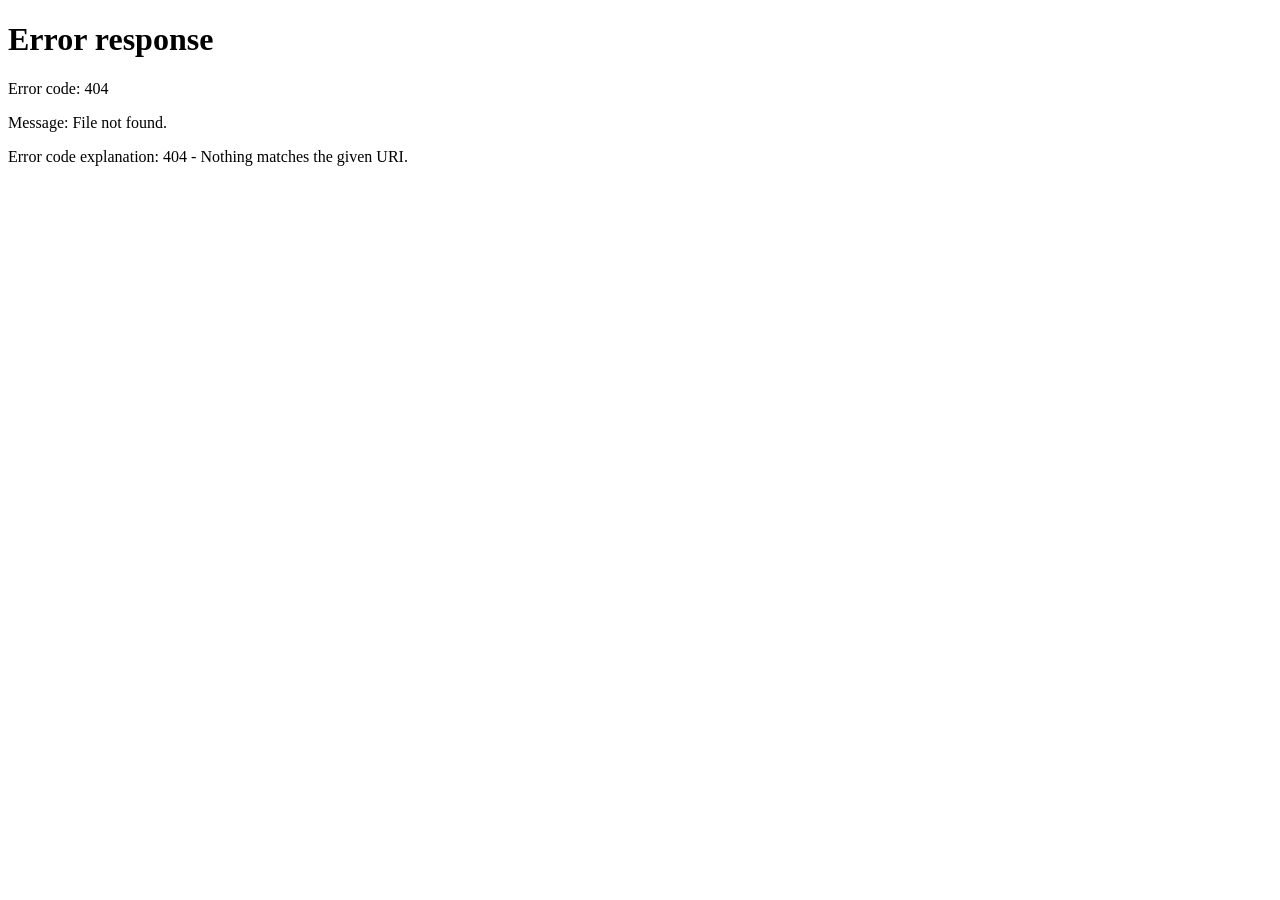
==== index.html @ ee4cda67 "Create index.html" ====
<!DOCTYPE html>
<html lang="en">
<head>
    <meta charset="UTF-8">

    <meta
        name="viewport"
        content="width=device-width, initial-scale=1.0"
    >

    <meta
        http-equiv="refresh"
        content="0; url=parent-web/index.html"
    >

    <title>Family Child Safety</title>

    <script>
        window.location.replace("parent-web/index.html");
    </script>
</head>

<body>

    <p>
        Redirecting to Family Child Safety...
    </p>

    <p>
        If you are not redirected automatically,
        <a href="parent-web/index.html">
            click here
        </a>.
    </p>

</body>
</html>
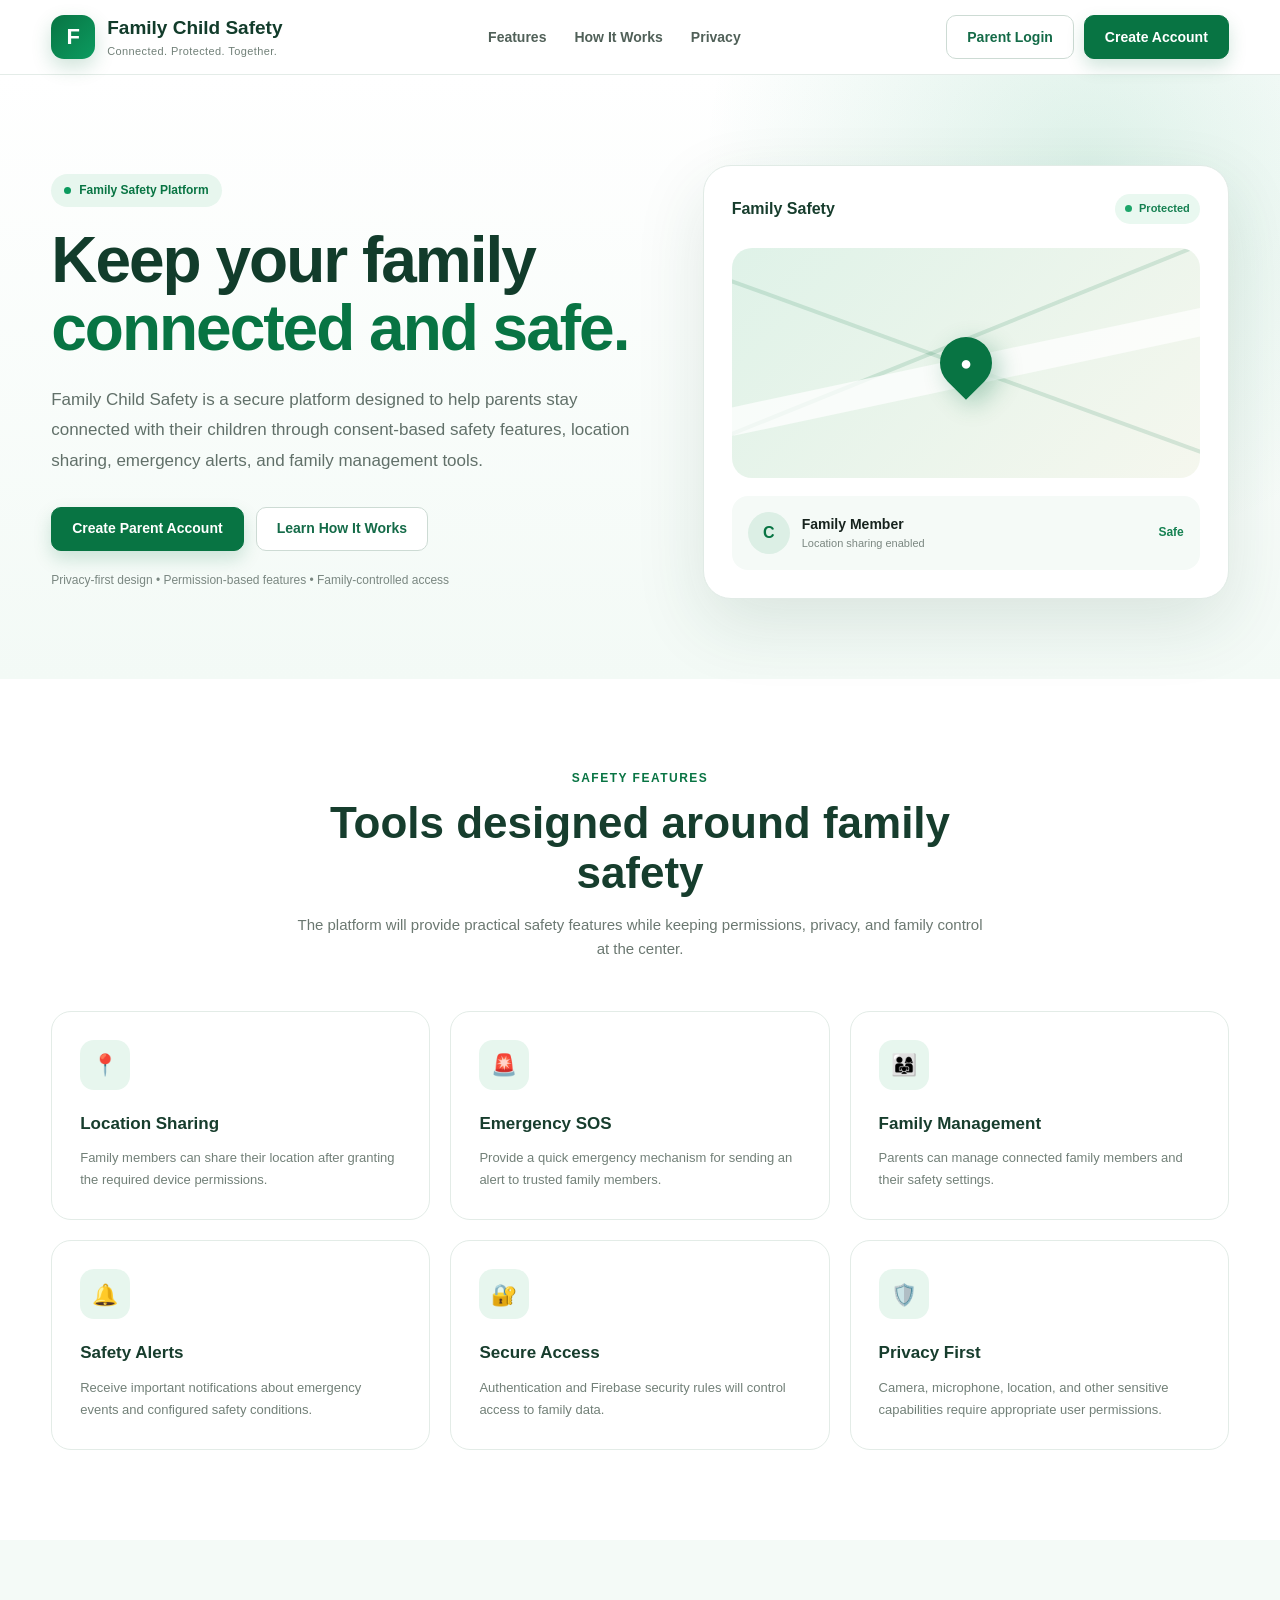
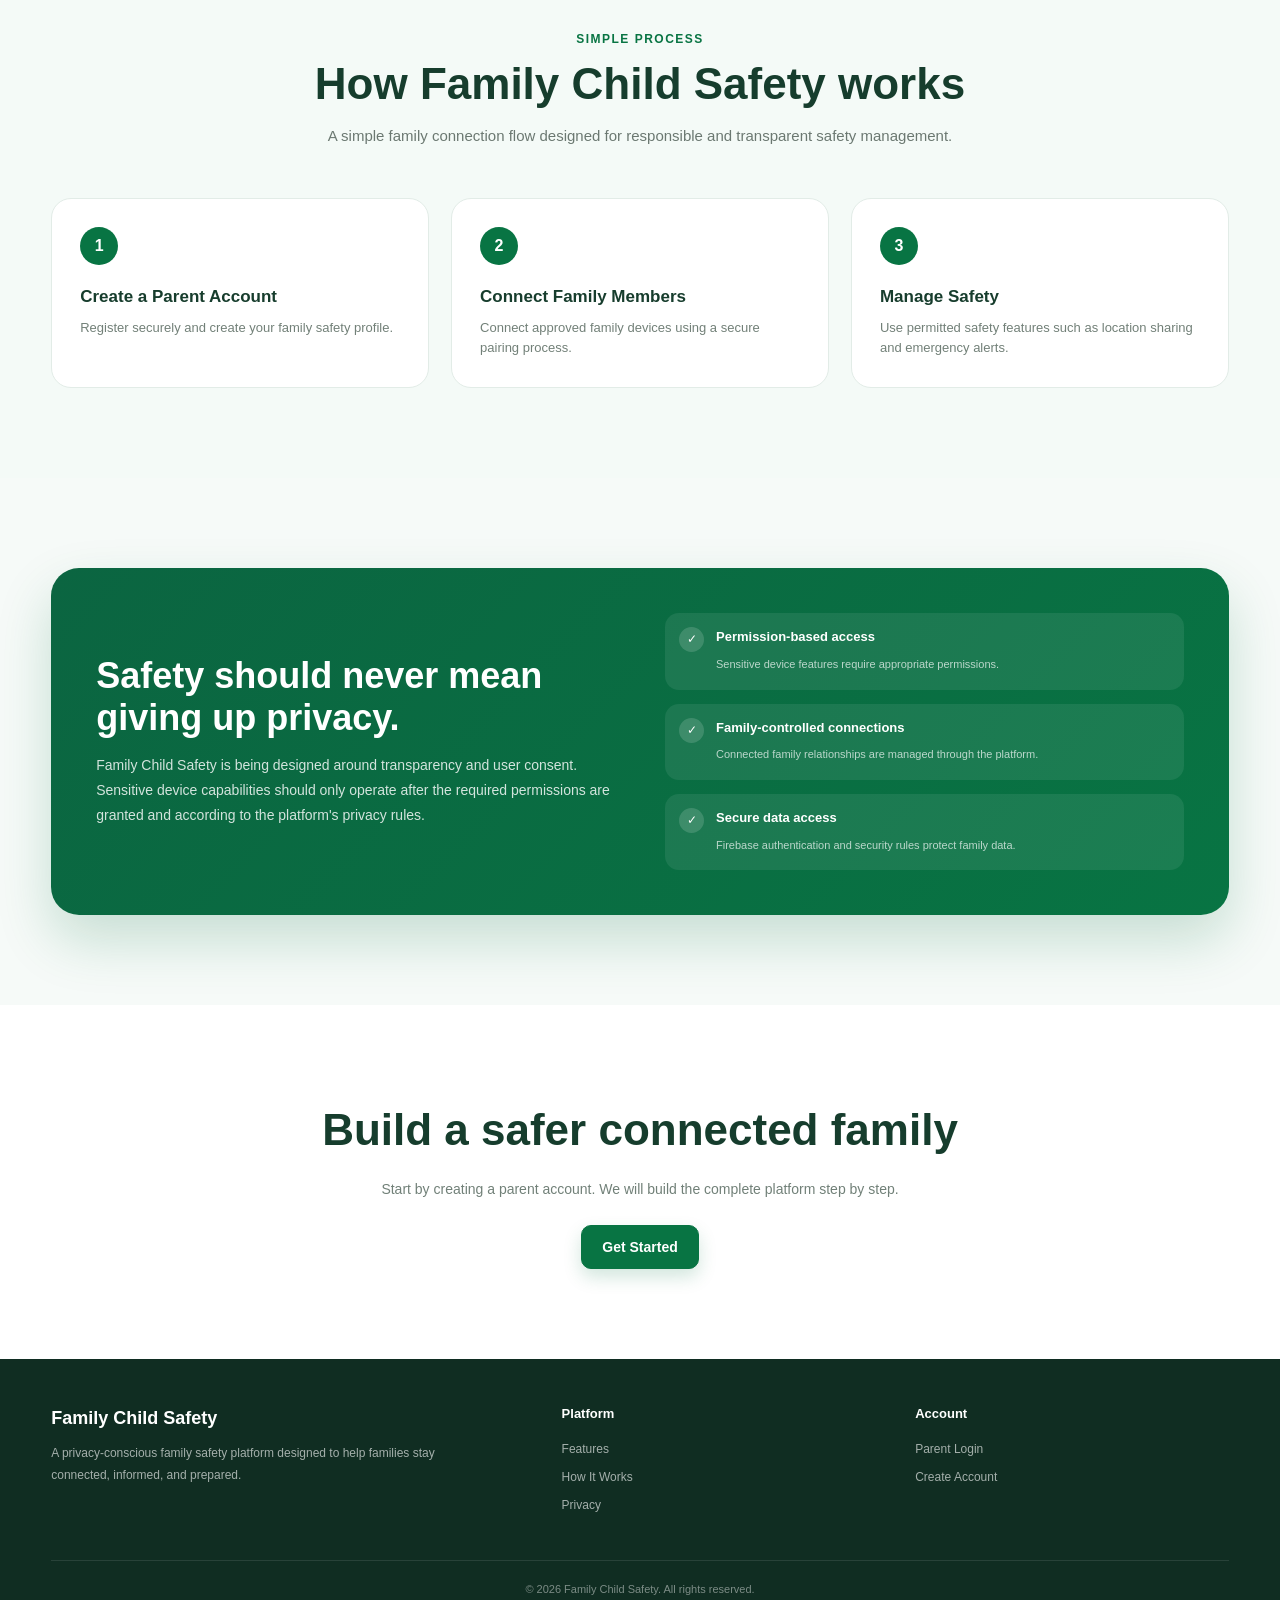
==== commit fcaeda99: "Update index.html" ====
--- a/index.html
+++ b/index.html
@@ -9,29 +9,1570 @@
     >
 
     <meta
-        http-equiv="refresh"
-        content="0; url=parent-web/index.html"
+        name="description"
+        content="Family Child Safety - A secure family safety platform for connected families."
     >
 
+    <meta
+        name="theme-color"
+        content="#0b6b45"
+    >
+
     <title>Family Child Safety</title>
 
-    <script>
-        window.location.replace("parent-web/index.html");
-    </script>
+    <style>
+        * {
+            margin: 0;
+            padding: 0;
+            box-sizing: border-box;
+        }
+
+        html {
+            scroll-behavior: smooth;
+        }
+
+        body {
+            font-family:
+                Inter,
+                -apple-system,
+                BlinkMacSystemFont,
+                "Segoe UI",
+                Roboto,
+                Arial,
+                sans-serif;
+
+            background: #f6faf8;
+            color: #17231e;
+            line-height: 1.6;
+        }
+
+        a {
+            text-decoration: none;
+            color: inherit;
+        }
+
+        .container {
+            width: min(1180px, 92%);
+            margin: auto;
+        }
+
+        /* =========================
+           HEADER
+        ========================== */
+
+        header {
+            position: sticky;
+            top: 0;
+            z-index: 1000;
+
+            background: rgba(255, 255, 255, 0.96);
+            backdrop-filter: blur(12px);
+
+            border-bottom: 1px solid #e4ece8;
+        }
+
+        .navbar {
+            min-height: 74px;
+
+            display: flex;
+            align-items: center;
+            justify-content: space-between;
+            gap: 30px;
+        }
+
+        .brand {
+            display: flex;
+            align-items: center;
+            gap: 12px;
+        }
+
+        .brand-icon {
+            width: 44px;
+            height: 44px;
+
+            display: flex;
+            align-items: center;
+            justify-content: center;
+
+            border-radius: 13px;
+
+            background: linear-gradient(
+                135deg,
+                #087443,
+                #0c9b60
+            );
+
+            color: white;
+            font-size: 22px;
+            font-weight: 800;
+
+            box-shadow:
+                0 8px 20px rgba(8, 116, 67, 0.2);
+        }
+
+        .brand-text {
+            font-size: 19px;
+            font-weight: 800;
+            color: #123c2b;
+        }
+
+        .brand-text span {
+            display: block;
+            font-size: 11px;
+            font-weight: 500;
+            color: #718078;
+            letter-spacing: 0.4px;
+        }
+
+        nav {
+            display: flex;
+            align-items: center;
+            gap: 28px;
+        }
+
+        nav a {
+            font-size: 14px;
+            font-weight: 600;
+            color: #506058;
+
+            transition: 0.25s ease;
+        }
+
+        nav a:hover {
+            color: #087443;
+        }
+
+        .nav-buttons {
+            display: flex;
+            align-items: center;
+            gap: 10px;
+        }
+
+        .btn {
+            display: inline-flex;
+            align-items: center;
+            justify-content: center;
+
+            min-height: 44px;
+            padding: 0 20px;
+
+            border-radius: 10px;
+
+            font-size: 14px;
+            font-weight: 700;
+
+            cursor: pointer;
+
+            transition:
+                transform 0.2s ease,
+                box-shadow 0.2s ease,
+                background 0.2s ease;
+        }
+
+        .btn:hover {
+            transform: translateY(-2px);
+        }
+
+        .btn-outline {
+            border: 1px solid #cddbd4;
+            background: white;
+            color: #146b48;
+        }
+
+        .btn-primary {
+            border: 1px solid #087443;
+            background: #087443;
+            color: white;
+
+            box-shadow:
+                0 8px 18px rgba(8, 116, 67, 0.18);
+        }
+
+        /* =========================
+           HERO
+        ========================== */
+
+        .hero {
+            padding: 90px 0 80px;
+
+            background:
+                radial-gradient(
+                    circle at 85% 15%,
+                    rgba(21, 160, 101, 0.14),
+                    transparent 32%
+                ),
+                linear-gradient(
+                    180deg,
+                    #ffffff 0%,
+                    #f3faf6 100%
+                );
+        }
+
+        .hero-grid {
+            display: grid;
+            grid-template-columns:
+                minmax(0, 1.05fr)
+                minmax(360px, 0.95fr);
+
+            gap: 70px;
+            align-items: center;
+        }
+
+        .badge {
+            display: inline-flex;
+            align-items: center;
+            gap: 8px;
+
+            padding: 7px 13px;
+
+            border-radius: 30px;
+
+            background: #e7f6ee;
+            color: #087443;
+
+            font-size: 12px;
+            font-weight: 800;
+
+            margin-bottom: 20px;
+        }
+
+        .badge-dot {
+            width: 7px;
+            height: 7px;
+
+            border-radius: 50%;
+            background: #0b9a5e;
+        }
+
+        .hero h1 {
+            max-width: 720px;
+
+            font-size: clamp(40px, 5vw, 66px);
+            line-height: 1.06;
+
+            letter-spacing: -2px;
+
+            color: #123c2b;
+
+            margin-bottom: 22px;
+        }
+
+        .hero h1 span {
+            color: #087443;
+        }
+
+        .hero-description {
+            max-width: 650px;
+
+            color: #617069;
+
+            font-size: 17px;
+            line-height: 1.8;
+
+            margin-bottom: 30px;
+        }
+
+        .hero-actions {
+            display: flex;
+            flex-wrap: wrap;
+            gap: 12px;
+        }
+
+        .hero-note {
+            margin-top: 20px;
+
+            font-size: 12px;
+            color: #7a8781;
+        }
+
+        /* =========================
+           SAFETY CARD
+        ========================== */
+
+        .safety-card {
+            position: relative;
+
+            padding: 28px;
+
+            border-radius: 28px;
+
+            background: white;
+
+            border: 1px solid #e1ebe6;
+
+            box-shadow:
+                0 25px 70px rgba(23, 73, 53, 0.12);
+        }
+
+        .card-header {
+            display: flex;
+            align-items: center;
+            justify-content: space-between;
+
+            margin-bottom: 24px;
+        }
+
+        .card-title {
+            font-weight: 800;
+            color: #173d2d;
+        }
+
+        .status {
+            display: inline-flex;
+            align-items: center;
+            gap: 7px;
+
+            padding: 6px 10px;
+
+            border-radius: 20px;
+
+            background: #e9f8f0;
+            color: #168152;
+
+            font-size: 11px;
+            font-weight: 800;
+        }
+
+        .status-dot {
+            width: 7px;
+            height: 7px;
+
+            border-radius: 50%;
+            background: #1da66a;
+        }
+
+        .map-preview {
+            height: 230px;
+
+            border-radius: 20px;
+
+            position: relative;
+            overflow: hidden;
+
+            background:
+                linear-gradient(
+                    135deg,
+                    #dff2e8,
+                    #f5f7ee
+                );
+        }
+
+        .map-line {
+            position: absolute;
+
+            width: 150%;
+            height: 4px;
+
+            background: rgba(8, 116, 67, 0.14);
+
+            transform: rotate(-22deg);
+        }
+
+        .map-line.one {
+            top: 35%;
+            left: -20%;
+        }
+
+        .map-line.two {
+            top: 62%;
+            left: -10%;
+            transform: rotate(20deg);
+        }
+
+        .map-road {
+            position: absolute;
+
+            width: 120%;
+            height: 28px;
+
+            background: rgba(255, 255, 255, 0.75);
+
+            transform: rotate(-12deg);
+
+            top: 48%;
+            left: -10%;
+        }
+
+        .location-pin {
+            position: absolute;
+
+            left: 50%;
+            top: 50%;
+
+            transform:
+                translate(-50%, -50%);
+
+            width: 52px;
+            height: 52px;
+
+            display: flex;
+            align-items: center;
+            justify-content: center;
+
+            border-radius: 50% 50% 50% 0;
+
+            background: #087443;
+            color: white;
+
+            font-size: 20px;
+
+            transform:
+                translate(-50%, -50%)
+                rotate(-45deg);
+
+            box-shadow:
+                0 10px 25px rgba(8, 116, 67, 0.3);
+        }
+
+        .location-pin span {
+            transform: rotate(45deg);
+        }
+
+        .child-status {
+            margin-top: 18px;
+
+            padding: 16px;
+
+            display: flex;
+            align-items: center;
+            justify-content: space-between;
+
+            border-radius: 16px;
+
+            background: #f5faf7;
+        }
+
+        .child-info {
+            display: flex;
+            align-items: center;
+            gap: 12px;
+        }
+
+        .avatar {
+            width: 42px;
+            height: 42px;
+
+            border-radius: 50%;
+
+            display: flex;
+            align-items: center;
+            justify-content: center;
+
+            background: #dcefe5;
+            color: #087443;
+
+            font-weight: 800;
+        }
+
+        .child-name {
+            font-size: 14px;
+            font-weight: 800;
+        }
+
+        .child-location {
+            font-size: 11px;
+            color: #7b8781;
+        }
+
+        .safe-text {
+            color: #168152;
+            font-size: 12px;
+            font-weight: 800;
+        }
+
+        /* =========================
+           SECTION
+        ========================== */
+
+        section {
+            padding: 90px 0;
+        }
+
+        .section-heading {
+            max-width: 700px;
+            margin: 0 auto 50px;
+            text-align: center;
+        }
+
+        .section-label {
+            color: #087443;
+
+            font-size: 12px;
+            font-weight: 900;
+
+            text-transform: uppercase;
+            letter-spacing: 1.5px;
+
+            margin-bottom: 10px;
+        }
+
+        .section-heading h2 {
+            font-size: clamp(30px, 4vw, 44px);
+            line-height: 1.15;
+
+            color: #163d2d;
+
+            margin-bottom: 14px;
+        }
+
+        .section-heading p {
+            color: #6b7871;
+            font-size: 15px;
+        }
+
+        /* =========================
+           FEATURES
+        ========================== */
+
+        .features {
+            background: white;
+        }
+
+        .feature-grid {
+            display: grid;
+
+            grid-template-columns:
+                repeat(3, 1fr);
+
+            gap: 20px;
+        }
+
+        .feature-card {
+            padding: 28px;
+
+            border: 1px solid #e3ece7;
+
+            border-radius: 20px;
+
+            background: white;
+
+            transition:
+                transform 0.25s ease,
+                box-shadow 0.25s ease;
+        }
+
+        .feature-card:hover {
+            transform: translateY(-5px);
+
+            box-shadow:
+                0 20px 45px rgba(28, 75, 56, 0.09);
+        }
+
+        .feature-icon {
+            width: 50px;
+            height: 50px;
+
+            display: flex;
+            align-items: center;
+            justify-content: center;
+
+            border-radius: 14px;
+
+            background: #e7f6ee;
+
+            color: #087443;
+
+            font-size: 21px;
+
+            margin-bottom: 20px;
+        }
+
+        .feature-card h3 {
+            color: #173d2d;
+
+            font-size: 17px;
+
+            margin-bottom: 10px;
+        }
+
+        .feature-card p {
+            color: #728078;
+
+            font-size: 13px;
+            line-height: 1.7;
+        }
+
+        /* =========================
+           HOW IT WORKS
+        ========================== */
+
+        .steps {
+            background: #f4faf7;
+        }
+
+        .step-grid {
+            display: grid;
+
+            grid-template-columns:
+                repeat(3, 1fr);
+
+            gap: 22px;
+        }
+
+        .step {
+            position: relative;
+
+            padding: 28px;
+
+            background: white;
+
+            border-radius: 20px;
+
+            border: 1px solid #e2ece7;
+        }
+
+        .step-number {
+            width: 38px;
+            height: 38px;
+
+            display: flex;
+            align-items: center;
+            justify-content: center;
+
+            border-radius: 50%;
+
+            background: #087443;
+            color: white;
+
+            font-weight: 900;
+
+            margin-bottom: 18px;
+        }
+
+        .step h3 {
+            color: #173d2d;
+            font-size: 17px;
+            margin-bottom: 8px;
+        }
+
+        .step p {
+            color: #728078;
+            font-size: 13px;
+        }
+
+        /* =========================
+           PRIVACY
+        ========================== */
+
+        .privacy-box {
+            display: grid;
+
+            grid-template-columns:
+                1fr 1fr;
+
+            gap: 50px;
+
+            align-items: center;
+
+            padding: 45px;
+
+            border-radius: 28px;
+
+            background:
+                linear-gradient(
+                    135deg,
+                    #0b6541,
+                    #087443
+                );
+
+            color: white;
+
+            box-shadow:
+                0 25px 55px rgba(8, 116, 67, 0.2);
+        }
+
+        .privacy-box h2 {
+            font-size: 36px;
+            line-height: 1.15;
+
+            margin-bottom: 15px;
+        }
+
+        .privacy-box p {
+            color: rgba(255,255,255,0.82);
+
+            font-size: 14px;
+            line-height: 1.8;
+        }
+
+        .privacy-list {
+            display: grid;
+            gap: 14px;
+        }
+
+        .privacy-item {
+            display: flex;
+            align-items: flex-start;
+            gap: 12px;
+
+            padding: 14px;
+
+            border-radius: 14px;
+
+            background: rgba(255,255,255,0.08);
+        }
+
+        .privacy-check {
+            width: 25px;
+            height: 25px;
+
+            flex-shrink: 0;
+
+            display: flex;
+            align-items: center;
+            justify-content: center;
+
+            border-radius: 50%;
+
+            background: rgba(255,255,255,0.15);
+
+            font-size: 12px;
+        }
+
+        .privacy-item strong {
+            display: block;
+
+            font-size: 13px;
+
+            margin-bottom: 2px;
+        }
+
+        .privacy-item span {
+            font-size: 11px;
+            color: rgba(255,255,255,0.7);
+        }
+
+        /* =========================
+           CTA
+        ========================== */
+
+        .cta {
+            text-align: center;
+            background: white;
+        }
+
+        .cta h2 {
+            color: #163d2d;
+
+            font-size: clamp(30px, 4vw, 44px);
+
+            margin-bottom: 12px;
+        }
+
+        .cta p {
+            max-width: 600px;
+
+            margin: 0 auto 25px;
+
+            color: #718078;
+
+            font-size: 14px;
+        }
+
+        /* =========================
+           FOOTER
+        ========================== */
+
+        footer {
+            background: #102d22;
+            color: white;
+
+            padding: 45px 0 25px;
+        }
+
+        .footer-grid {
+            display: grid;
+
+            grid-template-columns:
+                1.5fr 1fr 1fr;
+
+            gap: 40px;
+
+            padding-bottom: 35px;
+        }
+
+        .footer-brand {
+            font-size: 18px;
+            font-weight: 800;
+
+            margin-bottom: 10px;
+        }
+
+        .footer-description {
+            max-width: 420px;
+
+            color: rgba(255,255,255,0.62);
+
+            font-size: 12px;
+            line-height: 1.8;
+        }
+
+        .footer-column h4 {
+            font-size: 13px;
+            margin-bottom: 15px;
+        }
+
+        .footer-column a {
+            display: block;
+
+            color: rgba(255,255,255,0.62);
+
+            font-size: 12px;
+
+            margin-bottom: 9px;
+
+            transition: 0.2s;
+        }
+
+        .footer-column a:hover {
+            color: white;
+        }
+
+        .copyright {
+            padding-top: 20px;
+
+            border-top: 1px solid rgba(255,255,255,0.1);
+
+            color: rgba(255,255,255,0.45);
+
+            font-size: 11px;
+
+            text-align: center;
+        }
+
+        /* =========================
+           RESPONSIVE
+        ========================== */
+
+        @media (max-width: 900px) {
+
+            nav {
+                display: none;
+            }
+
+            .hero-grid {
+                grid-template-columns: 1fr;
+
+                gap: 45px;
+            }
+
+            .feature-grid,
+            .step-grid {
+                grid-template-columns: 1fr 1fr;
+            }
+
+            .privacy-box {
+                grid-template-columns: 1fr;
+            }
+
+            .footer-grid {
+                grid-template-columns: 1fr 1fr;
+            }
+        }
+
+        @media (max-width: 600px) {
+
+            .navbar {
+                min-height: 66px;
+            }
+
+            .brand-text {
+                font-size: 16px;
+            }
+
+            .brand-icon {
+                width: 40px;
+                height: 40px;
+            }
+
+            .nav-buttons .btn-outline {
+                display: none;
+            }
+
+            .nav-buttons .btn-primary {
+                min-height: 40px;
+                padding: 0 13px;
+                font-size: 12px;
+            }
+
+            .hero {
+                padding: 65px 0;
+            }
+
+            .hero h1 {
+                font-size: 42px;
+                letter-spacing: -1.5px;
+            }
+
+            .hero-description {
+                font-size: 15px;
+            }
+
+            section {
+                padding: 65px 0;
+            }
+
+            .feature-grid,
+            .step-grid {
+                grid-template-columns: 1fr;
+            }
+
+            .privacy-box {
+                padding: 28px;
+            }
+
+            .privacy-box h2 {
+                font-size: 30px;
+            }
+
+            .footer-grid {
+                grid-template-columns: 1fr;
+            }
+
+            .safety-card {
+                padding: 20px;
+            }
+        }
+    </style>
 </head>
 
 <body>
 
-    <p>
-        Redirecting to Family Child Safety...
-    </p>
-
-    <p>
-        If you are not redirected automatically,
-        <a href="parent-web/index.html">
-            click here
-        </a>.
-    </p>
+    <!-- =========================
+         HEADER
+    ========================== -->
+
+    <header>
+
+        <div class="container navbar">
+
+            <a href="index.html" class="brand">
+
+                <div class="brand-icon">
+                    F
+                </div>
+
+                <div class="brand-text">
+                    Family Child Safety
+                    <span>
+                        Connected. Protected. Together.
+                    </span>
+                </div>
+
+            </a>
+
+            <nav>
+
+                <a href="#features">
+                    Features
+                </a>
+
+                <a href="#how-it-works">
+                    How It Works
+                </a>
+
+                <a href="#privacy">
+                    Privacy
+                </a>
+
+            </nav>
+
+            <div class="nav-buttons">
+
+                <a
+                    href="parent/login.html"
+                    class="btn btn-outline"
+                >
+                    Parent Login
+                </a>
+
+                <a
+                    href="parent/register.html"
+                    class="btn btn-primary"
+                >
+                    Create Account
+                </a>
+
+            </div>
+
+        </div>
+
+    </header>
+
+
+    <!-- =========================
+         HERO
+    ========================== -->
+
+    <main>
+
+        <section class="hero">
+
+            <div class="container hero-grid">
+
+                <div>
+
+                    <div class="badge">
+                        <span class="badge-dot"></span>
+                        Family Safety Platform
+                    </div>
+
+                    <h1>
+                        Keep your family
+                        <span>connected and safe.</span>
+                    </h1>
+
+                    <p class="hero-description">
+                        Family Child Safety is a secure platform
+                        designed to help parents stay connected with
+                        their children through consent-based safety
+                        features, location sharing, emergency alerts,
+                        and family management tools.
+                    </p>
+
+                    <div class="hero-actions">
+
+                        <a
+                            href="parent/register.html"
+                            class="btn btn-primary"
+                        >
+                            Create Parent Account
+                        </a>
+
+                        <a
+                            href="#how-it-works"
+                            class="btn btn-outline"
+                        >
+                            Learn How It Works
+                        </a>
+
+                    </div>
+
+                    <p class="hero-note">
+                        Privacy-first design • Permission-based features
+                        • Family-controlled access
+                    </p>
+
+                </div>
+
+
+                <!-- Safety Preview -->
+
+                <div class="safety-card">
+
+                    <div class="card-header">
+
+                        <div class="card-title">
+                            Family Safety
+                        </div>
+
+                        <div class="status">
+                            <span class="status-dot"></span>
+                            Protected
+                        </div>
+
+                    </div>
+
+
+                    <div class="map-preview">
+
+                        <div class="map-line one"></div>
+                        <div class="map-line two"></div>
+                        <div class="map-road"></div>
+
+                        <div class="location-pin">
+                            <span>●</span>
+                        </div>
+
+                    </div>
+
+
+                    <div class="child-status">
+
+                        <div class="child-info">
+
+                            <div class="avatar">
+                                C
+                            </div>
+
+                            <div>
+
+                                <div class="child-name">
+                                    Family Member
+                                </div>
+
+                                <div class="child-location">
+                                    Location sharing enabled
+                                </div>
+
+                            </div>
+
+                        </div>
+
+                        <div class="safe-text">
+                            Safe
+                        </div>
+
+                    </div>
+
+                </div>
+
+            </div>
+
+        </section>
+
+
+        <!-- =========================
+             FEATURES
+        ========================== -->
+
+        <section
+            id="features"
+            class="features"
+        >
+
+            <div class="container">
+
+                <div class="section-heading">
+
+                    <div class="section-label">
+                        Safety Features
+                    </div>
+
+                    <h2>
+                        Tools designed around family safety
+                    </h2>
+
+                    <p>
+                        The platform will provide practical safety
+                        features while keeping permissions,
+                        privacy, and family control at the center.
+                    </p>
+
+                </div>
+
+
+                <div class="feature-grid">
+
+                    <div class="feature-card">
+
+                        <div class="feature-icon">
+                            📍
+                        </div>
+
+                        <h3>
+                            Location Sharing
+                        </h3>
+
+                        <p>
+                            Family members can share their location
+                            after granting the required device
+                            permissions.
+                        </p>
+
+                    </div>
+
+
+                    <div class="feature-card">
+
+                        <div class="feature-icon">
+                            🚨
+                        </div>
+
+                        <h3>
+                            Emergency SOS
+                        </h3>
+
+                        <p>
+                            Provide a quick emergency mechanism for
+                            sending an alert to trusted family members.
+                        </p>
+
+                    </div>
+
+
+                    <div class="feature-card">
+
+                        <div class="feature-icon">
+                            👨‍👩‍👧
+                        </div>
+
+                        <h3>
+                            Family Management
+                        </h3>
+
+                        <p>
+                            Parents can manage connected family
+                            members and their safety settings.
+                        </p>
+
+                    </div>
+
+
+                    <div class="feature-card">
+
+                        <div class="feature-icon">
+                            🔔
+                        </div>
+
+                        <h3>
+                            Safety Alerts
+                        </h3>
+
+                        <p>
+                            Receive important notifications about
+                            emergency events and configured safety
+                            conditions.
+                        </p>
+
+                    </div>
+
+
+                    <div class="feature-card">
+
+                        <div class="feature-icon">
+                            🔐
+                        </div>
+
+                        <h3>
+                            Secure Access
+                        </h3>
+
+                        <p>
+                            Authentication and Firebase security rules
+                            will control access to family data.
+                        </p>
+
+                    </div>
+
+
+                    <div class="feature-card">
+
+                        <div class="feature-icon">
+                            🛡️
+                        </div>
+
+                        <h3>
+                            Privacy First
+                        </h3>
+
+                        <p>
+                            Camera, microphone, location, and other
+                            sensitive capabilities require appropriate
+                            user permissions.
+                        </p>
+
+                    </div>
+
+                </div>
+
+            </div>
+
+        </section>
+
+
+        <!-- =========================
+             HOW IT WORKS
+        ========================== -->
+
+        <section
+            id="how-it-works"
+            class="steps"
+        >
+
+            <div class="container">
+
+                <div class="section-heading">
+
+                    <div class="section-label">
+                        Simple Process
+                    </div>
+
+                    <h2>
+                        How Family Child Safety works
+                    </h2>
+
+                    <p>
+                        A simple family connection flow designed for
+                        responsible and transparent safety management.
+                    </p>
+
+                </div>
+
+
+                <div class="step-grid">
+
+                    <div class="step">
+
+                        <div class="step-number">
+                            1
+                        </div>
+
+                        <h3>
+                            Create a Parent Account
+                        </h3>
+
+                        <p>
+                            Register securely and create your family
+                            safety profile.
+                        </p>
+
+                    </div>
+
+
+                    <div class="step">
+
+                        <div class="step-number">
+                            2
+                        </div>
+
+                        <h3>
+                            Connect Family Members
+                        </h3>
+
+                        <p>
+                            Connect approved family devices using a
+                            secure pairing process.
+                        </p>
+
+                    </div>
+
+
+                    <div class="step">
+
+                        <div class="step-number">
+                            3
+                        </div>
+
+                        <h3>
+                            Manage Safety
+                        </h3>
+
+                        <p>
+                            Use permitted safety features such as
+                            location sharing and emergency alerts.
+                        </p>
+
+                    </div>
+
+                </div>
+
+            </div>
+
+        </section>
+
+
+        <!-- =========================
+             PRIVACY
+        ========================== -->
+
+        <section id="privacy">
+
+            <div class="container">
+
+                <div class="privacy-box">
+
+                    <div>
+
+                        <h2>
+                            Safety should never mean
+                            giving up privacy.
+                        </h2>
+
+                        <p>
+                            Family Child Safety is being designed
+                            around transparency and user consent.
+                            Sensitive device capabilities should only
+                            operate after the required permissions are
+                            granted and according to the platform's
+                            privacy rules.
+                        </p>
+
+                    </div>
+
+
+                    <div class="privacy-list">
+
+                        <div class="privacy-item">
+
+                            <div class="privacy-check">
+                                ✓
+                            </div>
+
+                            <div>
+
+                                <strong>
+                                    Permission-based access
+                                </strong>
+
+                                <span>
+                                    Sensitive device features require
+                                    appropriate permissions.
+                                </span>
+
+                            </div>
+
+                        </div>
+
+
+                        <div class="privacy-item">
+
+                            <div class="privacy-check">
+                                ✓
+                            </div>
+
+                            <div>
+
+                                <strong>
+                                    Family-controlled connections
+                                </strong>
+
+                                <span>
+                                    Connected family relationships are
+                                    managed through the platform.
+                                </span>
+
+                            </div>
+
+                        </div>
+
+
+                        <div class="privacy-item">
+
+                            <div class="privacy-check">
+                                ✓
+                            </div>
+
+                            <div>
+
+                                <strong>
+                                    Secure data access
+                                </strong>
+
+                                <span>
+                                    Firebase authentication and
+                                    security rules protect family data.
+                                </span>
+
+                            </div>
+
+                        </div>
+
+                    </div>
+
+                </div>
+
+            </div>
+
+        </section>
+
+
+        <!-- =========================
+             CTA
+        ========================== -->
+
+        <section class="cta">
+
+            <div class="container">
+
+                <h2>
+                    Build a safer connected family
+                </h2>
+
+                <p>
+                    Start by creating a parent account. We will build
+                    the complete platform step by step.
+                </p>
+
+                <a
+                    href="parent/register.html"
+                    class="btn btn-primary"
+                >
+                    Get Started
+                </a>
+
+            </div>
+
+        </section>
+
+    </main>
+
+
+    <!-- =========================
+         FOOTER
+    ========================== -->
+
+    <footer>
+
+        <div class="container">
+
+            <div class="footer-grid">
+
+                <div>
+
+                    <div class="footer-brand">
+                        Family Child Safety
+                    </div>
+
+                    <p class="footer-description">
+                        A privacy-conscious family safety platform
+                        designed to help families stay connected,
+                        informed, and prepared.
+                    </p>
+
+                </div>
+
+
+                <div class="footer-column">
+
+                    <h4>
+                        Platform
+                    </h4>
+
+                    <a href="#features">
+                        Features
+                    </a>
+
+                    <a href="#how-it-works">
+                        How It Works
+                    </a>
+
+                    <a href="#privacy">
+                        Privacy
+                    </a>
+
+                </div>
+
+
+                <div class="footer-column">
+
+                    <h4>
+                        Account
+                    </h4>
+
+                    <a href="parent/login.html">
+                        Parent Login
+                    </a>
+
+                    <a href="parent/register.html">
+                        Create Account
+                    </a>
+
+                </div>
+
+            </div>
+
+
+            <div class="copyright">
+
+                © 2026 Family Child Safety.
+                All rights reserved.
+
+            </div>
+
+        </div>
+
+    </footer>
 
 </body>
 </html>
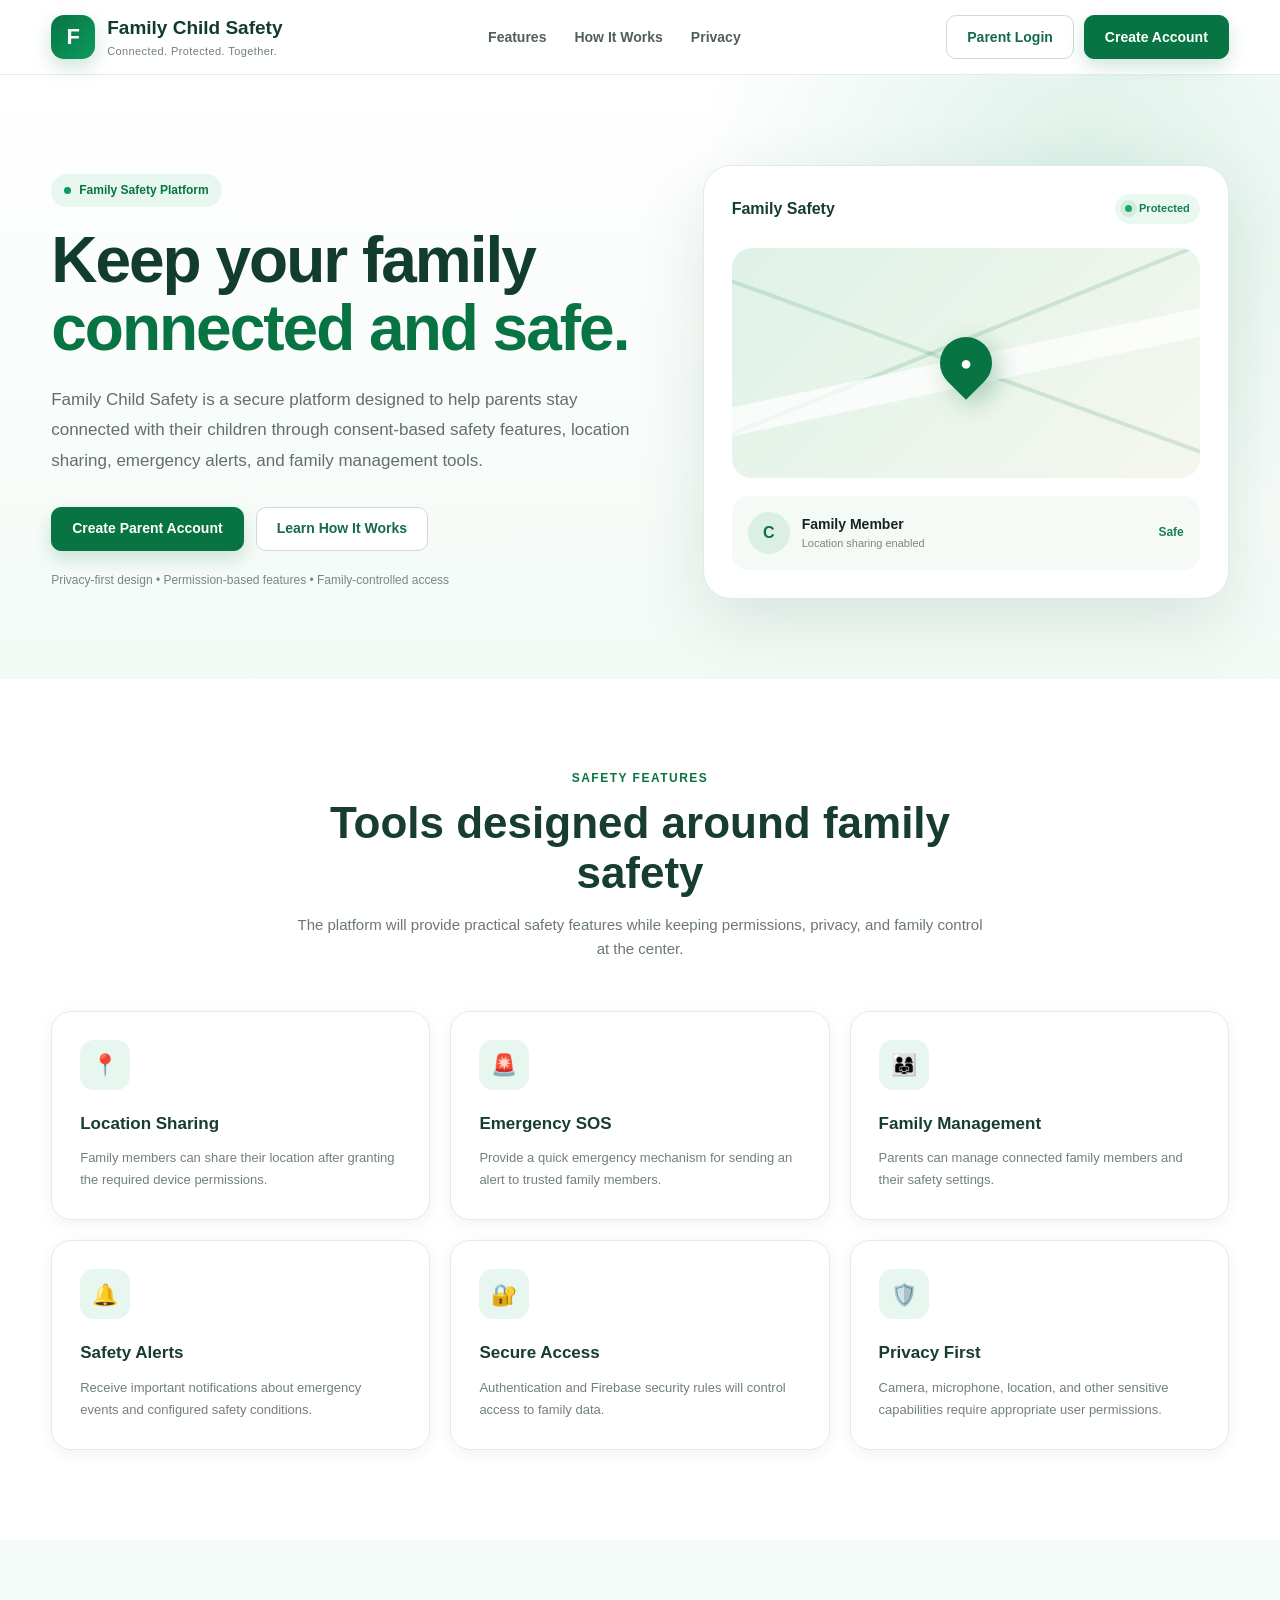
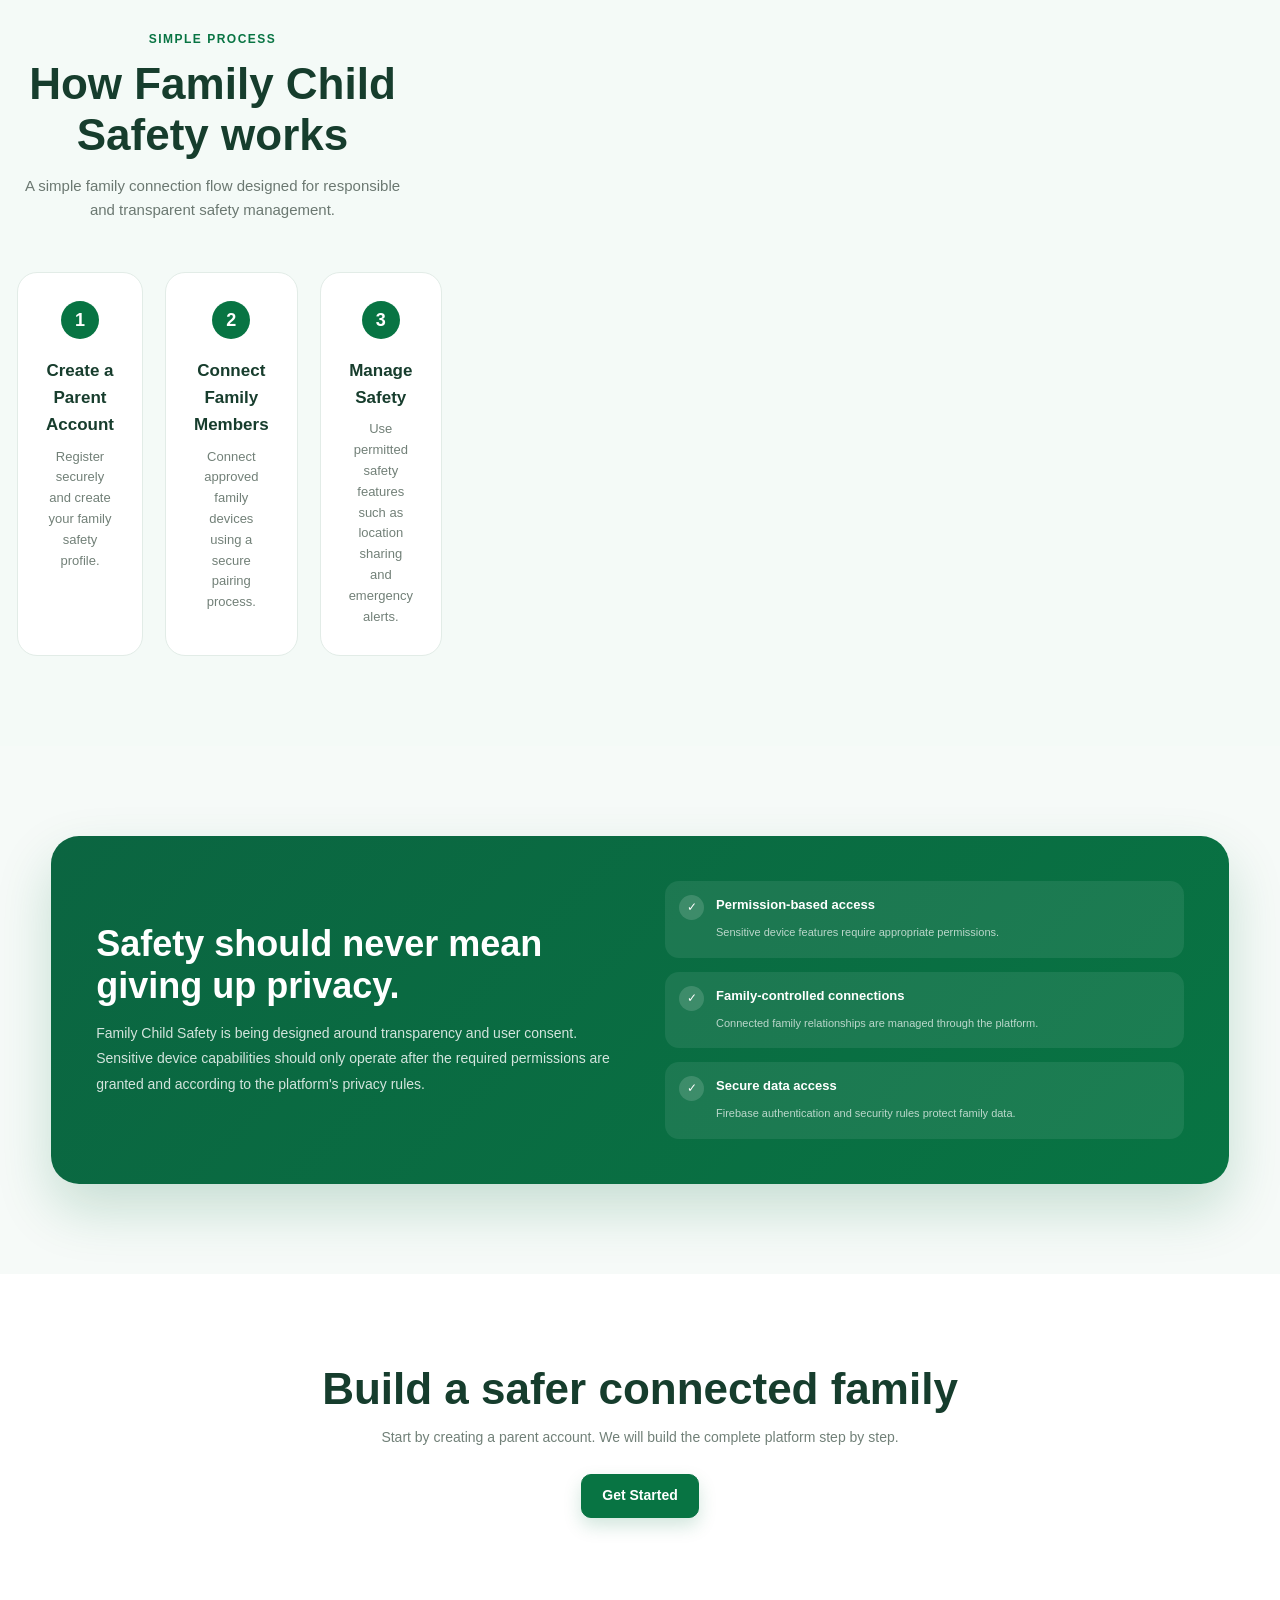
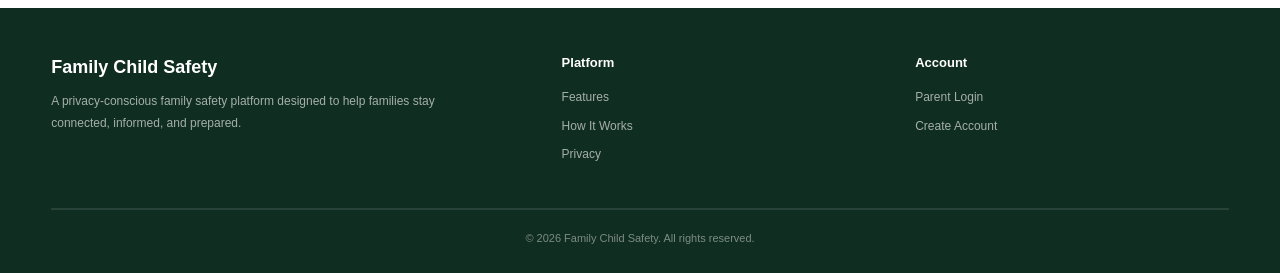
==== commit 233c6cc1: "Update index.html" ====
--- a/index.html
+++ b/index.html
@@ -19,7 +19,7 @@
     >
 
     <title>Family Child Safety</title>
-
+    <link rel="stylesheet" href="css/style.css">
     <style>
         * {
             margin: 0;
--- a/css/style.css
+++ b/css/style.css
@@ -0,0 +1,1216 @@
+/* =========================================================
+   FAMILY CHILD SAFETY
+   Main Website Stylesheet
+   ========================================================= */
+
+/* ---------- RESET ---------- */
+
+* {
+    margin: 0;
+    padding: 0;
+    box-sizing: border-box;
+}
+
+html {
+    scroll-behavior: smooth;
+}
+
+body {
+    font-family:
+        Inter,
+        system-ui,
+        -apple-system,
+        BlinkMacSystemFont,
+        "Segoe UI",
+        sans-serif;
+    color: #17221b;
+    background: #ffffff;
+    line-height: 1.6;
+    overflow-x: hidden;
+}
+
+img {
+    max-width: 100%;
+    display: block;
+}
+
+a {
+    color: inherit;
+    text-decoration: none;
+}
+
+button,
+input,
+select,
+textarea {
+    font: inherit;
+}
+
+
+/* ---------- VARIABLES ---------- */
+
+:root {
+    --primary: #16803c;
+    --primary-dark: #0d632c;
+    --primary-light: #eaf8ef;
+
+    --secondary: #0f6b3c;
+
+    --text: #17221b;
+    --text-light: #617067;
+
+    --white: #ffffff;
+    --black: #000000;
+
+    --bg: #f7faf8;
+    --bg-soft: #f1f7f3;
+
+    --border: #dce7df;
+
+    --danger: #dc3545;
+    --warning: #f59e0b;
+    --success: #16803c;
+
+    --shadow-sm:
+        0 4px 15px rgba(16, 45, 27, 0.06);
+
+    --shadow:
+        0 12px 35px rgba(16, 45, 27, 0.10);
+
+    --shadow-lg:
+        0 25px 60px rgba(16, 45, 27, 0.14);
+
+    --radius-sm: 8px;
+    --radius: 14px;
+    --radius-lg: 22px;
+
+    --container: 1180px;
+}
+
+
+/* ---------- COMMON ---------- */
+
+.container {
+    width: min(92%, var(--container));
+    margin: 0 auto;
+}
+
+.section {
+    padding: 90px 0;
+}
+
+.section-header {
+    max-width: 700px;
+    margin: 0 auto 55px;
+    text-align: center;
+}
+
+.section-header h2 {
+    font-size: clamp(30px, 4vw, 44px);
+    line-height: 1.2;
+    margin-bottom: 15px;
+    color: var(--text);
+}
+
+.section-header p {
+    color: var(--text-light);
+    font-size: 17px;
+}
+
+
+/* ---------- HEADER ---------- */
+
+.site-header {
+    position: sticky;
+    top: 0;
+    z-index: 1000;
+
+    width: 100%;
+
+    background: rgba(255, 255, 255, 0.94);
+    backdrop-filter: blur(14px);
+
+    border-bottom: 1px solid rgba(220, 231, 223, 0.8);
+}
+
+.navbar {
+    min-height: 76px;
+
+    display: flex;
+    align-items: center;
+    justify-content: space-between;
+
+    gap: 25px;
+}
+
+.logo {
+    display: flex;
+    align-items: center;
+    gap: 12px;
+
+    font-weight: 800;
+    font-size: 20px;
+    color: var(--primary-dark);
+}
+
+.logo-icon {
+    width: 42px;
+    height: 42px;
+
+    display: grid;
+    place-items: center;
+
+    border-radius: 12px;
+
+    color: var(--white);
+    background: linear-gradient(
+        135deg,
+        var(--primary),
+        var(--secondary)
+    );
+
+    font-size: 20px;
+}
+
+.nav-links {
+    display: flex;
+    align-items: center;
+    gap: 28px;
+
+    list-style: none;
+}
+
+.nav-links a {
+    color: #34453a;
+    font-size: 15px;
+    font-weight: 600;
+
+    transition:
+        color 0.25s ease,
+        transform 0.25s ease;
+}
+
+.nav-links a:hover {
+    color: var(--primary);
+}
+
+.nav-actions {
+    display: flex;
+    align-items: center;
+    gap: 10px;
+}
+
+
+/* ---------- BUTTONS ---------- */
+
+.btn {
+    display: inline-flex;
+    align-items: center;
+    justify-content: center;
+
+    min-height: 46px;
+    padding: 0 20px;
+
+    border: 0;
+    border-radius: 10px;
+
+    font-size: 15px;
+    font-weight: 700;
+
+    cursor: pointer;
+
+    transition:
+        transform 0.25s ease,
+        box-shadow 0.25s ease,
+        background 0.25s ease;
+}
+
+.btn:hover {
+    transform: translateY(-2px);
+}
+
+.btn-primary {
+    color: var(--white);
+    background: linear-gradient(
+        135deg,
+        var(--primary),
+        var(--primary-dark)
+    );
+
+    box-shadow: 0 8px 20px rgba(22, 128, 60, 0.22);
+}
+
+.btn-primary:hover {
+    box-shadow: 0 12px 28px rgba(22, 128, 60, 0.30);
+}
+
+.btn-outline {
+    color: var(--primary-dark);
+    background: var(--white);
+    border: 1px solid var(--border);
+}
+
+.btn-outline:hover {
+    border-color: var(--primary);
+    background: var(--primary-light);
+}
+
+.btn-light {
+    color: var(--primary-dark);
+    background: var(--white);
+}
+
+.btn-block {
+    width: 100%;
+}
+
+
+/* ---------- HERO ---------- */
+
+.hero {
+    position: relative;
+    overflow: hidden;
+
+    padding: 105px 0 95px;
+
+    background:
+        radial-gradient(
+            circle at 85% 15%,
+            rgba(22, 128, 60, 0.13),
+            transparent 32%
+        ),
+        linear-gradient(
+            180deg,
+            #f7fcf8 0%,
+            #ffffff 100%
+        );
+}
+
+.hero-content {
+    display: grid;
+    grid-template-columns: 1.05fr 0.95fr;
+
+    align-items: center;
+
+    gap: 70px;
+}
+
+.hero-badge {
+    display: inline-flex;
+    align-items: center;
+    gap: 8px;
+
+    padding: 7px 13px;
+
+    margin-bottom: 20px;
+
+    border: 1px solid #cde7d5;
+    border-radius: 100px;
+
+    color: var(--primary-dark);
+    background: var(--primary-light);
+
+    font-size: 13px;
+    font-weight: 700;
+}
+
+.hero h1 {
+    max-width: 720px;
+
+    font-size: clamp(42px, 6vw, 70px);
+    line-height: 1.05;
+
+    letter-spacing: -2px;
+
+    color: #122017;
+
+    margin-bottom: 24px;
+}
+
+.hero h1 span {
+    color: var(--primary);
+}
+
+.hero-text {
+    max-width: 620px;
+
+    color: var(--text-light);
+
+    font-size: 18px;
+
+    margin-bottom: 30px;
+}
+
+.hero-actions {
+    display: flex;
+    align-items: center;
+    flex-wrap: wrap;
+
+    gap: 12px;
+}
+
+.hero-visual {
+    position: relative;
+}
+
+.hero-card {
+    position: relative;
+
+    padding: 28px;
+
+    border: 1px solid rgba(255, 255, 255, 0.8);
+    border-radius: 26px;
+
+    background: rgba(255, 255, 255, 0.8);
+
+    box-shadow: var(--shadow-lg);
+
+    backdrop-filter: blur(12px);
+}
+
+.hero-card-main {
+    min-height: 390px;
+
+    display: flex;
+    flex-direction: column;
+    justify-content: space-between;
+}
+
+.hero-card-header {
+    display: flex;
+    align-items: center;
+    justify-content: space-between;
+
+    margin-bottom: 25px;
+}
+
+.status {
+    display: inline-flex;
+    align-items: center;
+    gap: 7px;
+
+    color: var(--success);
+
+    font-size: 13px;
+    font-weight: 700;
+}
+
+.status-dot {
+    width: 9px;
+    height: 9px;
+
+    border-radius: 50%;
+
+    background: var(--success);
+
+    box-shadow: 0 0 0 5px rgba(22, 128, 60, 0.10);
+}
+
+
+/* ---------- SAFETY PREVIEW ---------- */
+
+.safety-preview {
+    padding: 24px;
+
+    border-radius: 18px;
+
+    background: var(--bg-soft);
+}
+
+.safety-row {
+    display: flex;
+    align-items: center;
+    justify-content: space-between;
+
+    padding: 14px 0;
+
+    border-bottom: 1px solid var(--border);
+}
+
+.safety-row:last-child {
+    border-bottom: none;
+}
+
+.safety-person {
+    display: flex;
+    align-items: center;
+    gap: 12px;
+}
+
+.avatar {
+    width: 42px;
+    height: 42px;
+
+    display: grid;
+    place-items: center;
+
+    border-radius: 50%;
+
+    color: var(--primary-dark);
+    background: #dff3e5;
+
+    font-weight: 800;
+}
+
+.person-name {
+    font-weight: 700;
+}
+
+.person-meta {
+    color: var(--text-light);
+    font-size: 12px;
+}
+
+.location-status {
+    color: var(--success);
+    font-size: 12px;
+    font-weight: 700;
+}
+
+
+/* ---------- FEATURES ---------- */
+
+.features {
+    background: var(--white);
+}
+
+.feature-grid {
+    display: grid;
+    grid-template-columns: repeat(3, 1fr);
+
+    gap: 22px;
+}
+
+.feature-card {
+    padding: 30px;
+
+    border: 1px solid var(--border);
+    border-radius: var(--radius-lg);
+
+    background: var(--white);
+
+    box-shadow: var(--shadow-sm);
+
+    transition:
+        transform 0.3s ease,
+        box-shadow 0.3s ease,
+        border-color 0.3s ease;
+}
+
+.feature-card:hover {
+    transform: translateY(-7px);
+
+    border-color: #c5dfcc;
+
+    box-shadow: var(--shadow);
+}
+
+.feature-icon {
+    width: 55px;
+    height: 55px;
+
+    display: grid;
+    place-items: center;
+
+    margin-bottom: 22px;
+
+    border-radius: 15px;
+
+    color: var(--primary-dark);
+    background: var(--primary-light);
+
+    font-size: 24px;
+}
+
+.feature-card h3 {
+    margin-bottom: 10px;
+
+    font-size: 20px;
+}
+
+.feature-card p {
+    color: var(--text-light);
+    font-size: 15px;
+}
+
+
+/* ---------- HOW IT WORKS ---------- */
+
+.how-it-works {
+    background: var(--bg);
+}
+
+.steps {
+    display: grid;
+    grid-template-columns: repeat(3, 1fr);
+
+    gap: 30px;
+}
+
+.step {
+    position: relative;
+
+    text-align: center;
+
+    padding: 30px;
+}
+
+.step-number {
+    width: 58px;
+    height: 58px;
+
+    display: grid;
+    place-items: center;
+
+    margin: 0 auto 20px;
+
+    border-radius: 50%;
+
+    color: var(--white);
+    background: var(--primary);
+
+    font-weight: 800;
+    font-size: 18px;
+}
+
+.step h3 {
+    margin-bottom: 10px;
+}
+
+.step p {
+    color: var(--text-light);
+    font-size: 15px;
+}
+
+
+/* ---------- PRIVACY ---------- */
+
+.privacy-section {
+    background: var(--white);
+}
+
+.privacy-box {
+    display: grid;
+    grid-template-columns: 0.9fr 1.1fr;
+
+    gap: 50px;
+
+    align-items: center;
+
+    padding: 55px;
+
+    border-radius: 28px;
+
+    background:
+        linear-gradient(
+            135deg,
+            #edf9f0,
+            #f9fcfa
+        );
+}
+
+.privacy-box h2 {
+    font-size: clamp(30px, 4vw, 44px);
+    line-height: 1.15;
+
+    margin-bottom: 16px;
+}
+
+.privacy-box p {
+    color: var(--text-light);
+}
+
+.privacy-list {
+    display: grid;
+    gap: 15px;
+
+    list-style: none;
+}
+
+.privacy-list li {
+    display: flex;
+    align-items: flex-start;
+    gap: 12px;
+
+    color: #34453a;
+
+    font-size: 15px;
+}
+
+.check {
+    flex: 0 0 auto;
+
+    width: 24px;
+    height: 24px;
+
+    display: grid;
+    place-items: center;
+
+    border-radius: 50%;
+
+    color: var(--primary-dark);
+    background: #d9f0df;
+
+    font-size: 12px;
+    font-weight: 900;
+}
+
+
+/* ---------- CTA ---------- */
+
+.cta {
+    padding: 90px 0;
+
+    color: var(--white);
+
+    background:
+        radial-gradient(
+            circle at 20% 20%,
+            rgba(255,255,255,0.12),
+            transparent 25%
+        ),
+        linear-gradient(
+            135deg,
+            #116e34,
+            #094c25
+        );
+}
+
+.cta-content {
+    max-width: 760px;
+
+    margin: auto;
+
+    text-align: center;
+}
+
+.cta h2 {
+    font-size: clamp(32px, 5vw, 52px);
+    line-height: 1.15;
+
+    margin-bottom: 16px;
+}
+
+.cta p {
+    max-width: 620px;
+
+    margin: 0 auto 28px;
+
+    color: rgba(255,255,255,0.82);
+}
+
+
+/* ---------- FOOTER ---------- */
+
+.footer {
+    padding: 55px 0 25px;
+
+    color: #cbd8cf;
+
+    background: #102118;
+}
+
+.footer-grid {
+    display: grid;
+    grid-template-columns: 1.4fr 1fr 1fr;
+
+    gap: 50px;
+
+    padding-bottom: 40px;
+
+    border-bottom: 1px solid rgba(255,255,255,0.10);
+}
+
+.footer-brand {
+    max-width: 360px;
+}
+
+.footer-brand .logo {
+    color: var(--white);
+    margin-bottom: 15px;
+}
+
+.footer-brand p {
+    color: #9eafa4;
+    font-size: 14px;
+}
+
+.footer h4 {
+    margin-bottom: 16px;
+
+    color: var(--white);
+}
+
+.footer-links {
+    display: grid;
+    gap: 10px;
+
+    list-style: none;
+}
+
+.footer-links a {
+    color: #9eafa4;
+
+    font-size: 14px;
+
+    transition: color 0.2s ease;
+}
+
+.footer-links a:hover {
+    color: var(--white);
+}
+
+.footer-bottom {
+    display: flex;
+    align-items: center;
+    justify-content: space-between;
+
+    gap: 20px;
+
+    padding-top: 22px;
+
+    color: #83958a;
+
+    font-size: 13px;
+}
+
+
+/* ---------- AUTH PAGES ---------- */
+
+.auth-page {
+    min-height: 100vh;
+
+    display: flex;
+    align-items: center;
+    justify-content: center;
+
+    padding: 30px;
+
+    background:
+        radial-gradient(
+            circle at 10% 10%,
+            rgba(22, 128, 60, 0.10),
+            transparent 30%
+        ),
+        linear-gradient(
+            135deg,
+            #f4faf6,
+            #ffffff
+        );
+}
+
+.auth-container {
+    width: 100%;
+    max-width: 460px;
+}
+
+.auth-card {
+    padding: 38px;
+
+    border: 1px solid var(--border);
+    border-radius: 24px;
+
+    background: var(--white);
+
+    box-shadow: var(--shadow-lg);
+}
+
+.auth-header {
+    text-align: center;
+
+    margin-bottom: 30px;
+}
+
+.auth-logo {
+    width: 58px;
+    height: 58px;
+
+    display: grid;
+    place-items: center;
+
+    margin: 0 auto 16px;
+
+    border-radius: 17px;
+
+    color: var(--white);
+    background: linear-gradient(
+        135deg,
+        var(--primary),
+        var(--primary-dark)
+    );
+
+    font-size: 24px;
+    font-weight: 800;
+}
+
+.auth-header h1 {
+    margin-bottom: 8px;
+
+    font-size: 28px;
+}
+
+.auth-header p {
+    color: var(--text-light);
+    font-size: 14px;
+}
+
+
+/* ---------- FORMS ---------- */
+
+.form-group {
+    margin-bottom: 18px;
+}
+
+.form-label {
+    display: block;
+
+    margin-bottom: 7px;
+
+    color: #26372d;
+
+    font-size: 14px;
+    font-weight: 700;
+}
+
+.form-input {
+    width: 100%;
+    height: 48px;
+
+    padding: 0 14px;
+
+    border: 1px solid #d4e0d8;
+    border-radius: 10px;
+
+    outline: none;
+
+    color: var(--text);
+    background: var(--white);
+
+    transition:
+        border-color 0.2s ease,
+        box-shadow 0.2s ease;
+}
+
+.form-input:focus {
+    border-color: var(--primary);
+
+    box-shadow:
+        0 0 0 4px rgba(22, 128, 60, 0.10);
+}
+
+.form-input::placeholder {
+    color: #9aa8a0;
+}
+
+.form-help {
+    margin-top: 6px;
+
+    color: var(--text-light);
+
+    font-size: 12px;
+}
+
+.form-row {
+    display: grid;
+    grid-template-columns: 1fr 1fr;
+
+    gap: 14px;
+}
+
+.password-wrapper {
+    position: relative;
+}
+
+.password-toggle {
+    position: absolute;
+
+    top: 50%;
+    right: 12px;
+
+    transform: translateY(-50%);
+
+    border: 0;
+
+    color: var(--text-light);
+    background: transparent;
+
+    cursor: pointer;
+}
+
+
+/* ---------- ALERT ---------- */
+
+.alert {
+    padding: 13px 15px;
+
+    margin-bottom: 18px;
+
+    border-radius: 10px;
+
+    font-size: 14px;
+}
+
+.alert-success {
+    color: #14652e;
+    background: #e9f8ed;
+    border: 1px solid #c9ead2;
+}
+
+.alert-error {
+    color: #9f202b;
+    background: #fff0f1;
+    border: 1px solid #f4c7cb;
+}
+
+
+/* ---------- DASHBOARD ---------- */
+
+.dashboard-layout {
+    min-height: 100vh;
+
+    background: var(--bg);
+}
+
+.dashboard-sidebar {
+    position: fixed;
+
+    left: 0;
+    top: 0;
+
+    width: 260px;
+    height: 100vh;
+
+    padding: 25px 18px;
+
+    color: var(--white);
+
+    background: #10291c;
+
+    overflow-y: auto;
+}
+
+.dashboard-main {
+    margin-left: 260px;
+
+    min-height: 100vh;
+
+    padding: 30px;
+}
+
+.dashboard-topbar {
+    display: flex;
+    align-items: center;
+    justify-content: space-between;
+
+    gap: 20px;
+
+    margin-bottom: 30px;
+}
+
+.dashboard-title h1 {
+    font-size: 30px;
+}
+
+.dashboard-title p {
+    color: var(--text-light);
+    font-size: 14px;
+}
+
+.stats-grid {
+    display: grid;
+    grid-template-columns: repeat(4, 1fr);
+
+    gap: 18px;
+
+    margin-bottom: 28px;
+}
+
+.stat-card {
+    padding: 22px;
+
+    border: 1px solid var(--border);
+    border-radius: 16px;
+
+    background: var(--white);
+
+    box-shadow: var(--shadow-sm);
+}
+
+.stat-label {
+    color: var(--text-light);
+    font-size: 13px;
+}
+
+.stat-value {
+    margin-top: 5px;
+
+    font-size: 30px;
+    font-weight: 800;
+
+    color: var(--text);
+}
+
+
+/* ---------- RESPONSIVE ---------- */
+
+@media (max-width: 1000px) {
+
+    .nav-links {
+        display: none;
+    }
+
+    .hero-content {
+        grid-template-columns: 1fr;
+
+        gap: 45px;
+    }
+
+    .hero {
+        padding: 80px 0;
+    }
+
+    .feature-grid {
+        grid-template-columns: repeat(2, 1fr);
+    }
+
+    .steps {
+        grid-template-columns: 1fr;
+    }
+
+    .privacy-box {
+        grid-template-columns: 1fr;
+
+        padding: 40px;
+    }
+
+    .stats-grid {
+        grid-template-columns: repeat(2, 1fr);
+    }
+}
+
+
+@media (max-width: 700px) {
+
+    .section {
+        padding: 65px 0;
+    }
+
+    .navbar {
+        min-height: 68px;
+    }
+
+    .logo {
+        font-size: 17px;
+    }
+
+    .logo-icon {
+        width: 38px;
+        height: 38px;
+    }
+
+    .nav-actions .btn-outline {
+        display: none;
+    }
+
+    .hero {
+        padding: 65px 0;
+    }
+
+    .hero h1 {
+        font-size: 42px;
+        letter-spacing: -1.2px;
+    }
+
+    .hero-text {
+        font-size: 16px;
+    }
+
+    .hero-actions {
+        flex-direction: column;
+        align-items: stretch;
+    }
+
+    .hero-actions .btn {
+        width: 100%;
+    }
+
+    .hero-card {
+        padding: 20px;
+    }
+
+    .feature-grid {
+        grid-template-columns: 1fr;
+    }
+
+    .privacy-box {
+        padding: 30px 22px;
+        border-radius: 20px;
+    }
+
+    .footer-grid {
+        grid-template-columns: 1fr;
+
+        gap: 30px;
+    }
+
+    .footer-bottom {
+        flex-direction: column;
+        align-items: flex-start;
+    }
+
+    .auth-page {
+        padding: 18px;
+    }
+
+    .auth-card {
+        padding: 25px 20px;
+    }
+
+    .form-row {
+        grid-template-columns: 1fr;
+    }
+
+    .dashboard-sidebar {
+        position: static;
+
+        width: 100%;
+        height: auto;
+    }
+
+    .dashboard-main {
+        margin-left: 0;
+
+        padding: 20px;
+    }
+
+    .stats-grid {
+        grid-template-columns: 1fr;
+    }
+
+    .dashboard-topbar {
+        flex-direction: column;
+        align-items: flex-start;
+    }
+}
+
+
+/* ---------- ACCESSIBILITY ---------- */
+
+:focus-visible {
+    outline: 3px solid rgba(22, 128, 60, 0.35);
+    outline-offset: 3px;
+}
+
+
+/* ---------- REDUCED MOTION ---------- */
+
+@media (prefers-reduced-motion: reduce) {
+
+    *,
+    *::before,
+    *::after {
+        scroll-behavior: auto !important;
+        transition: none !important;
+        animation: none !important;
+    }
+}
